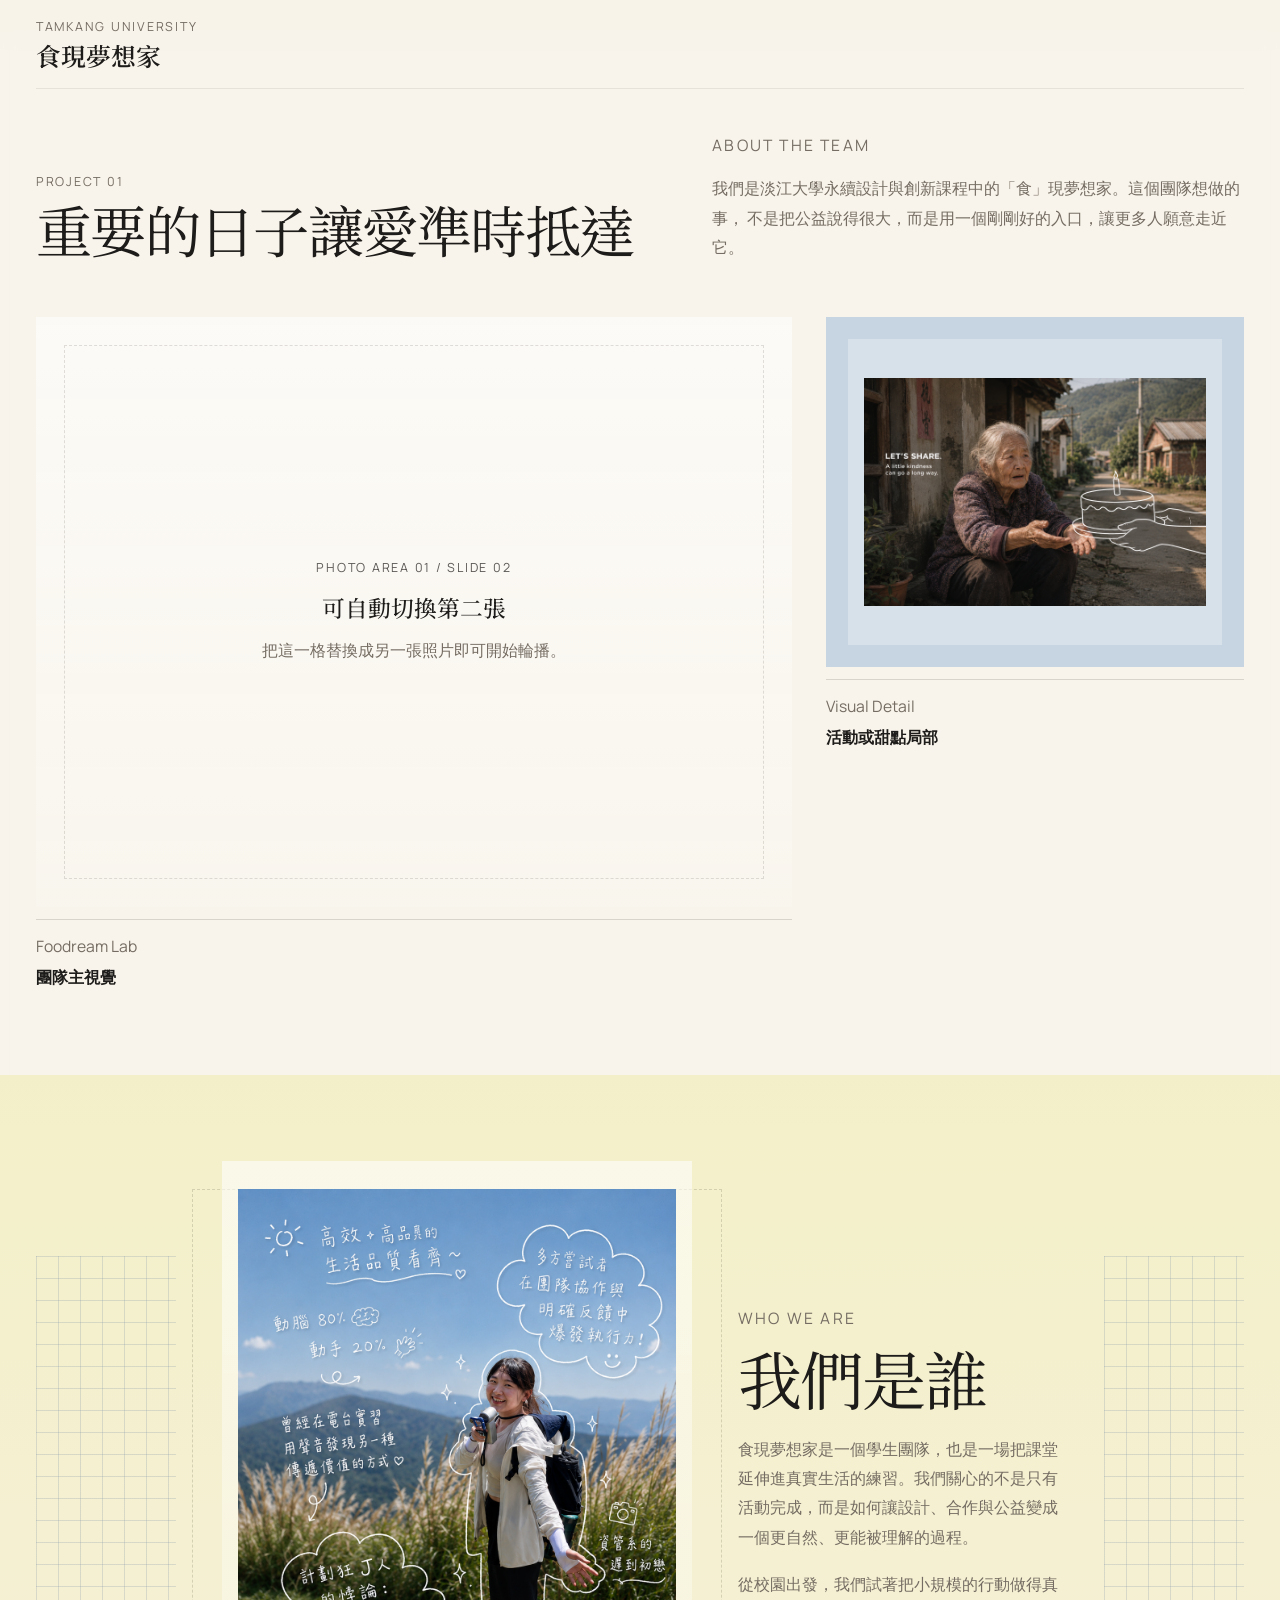
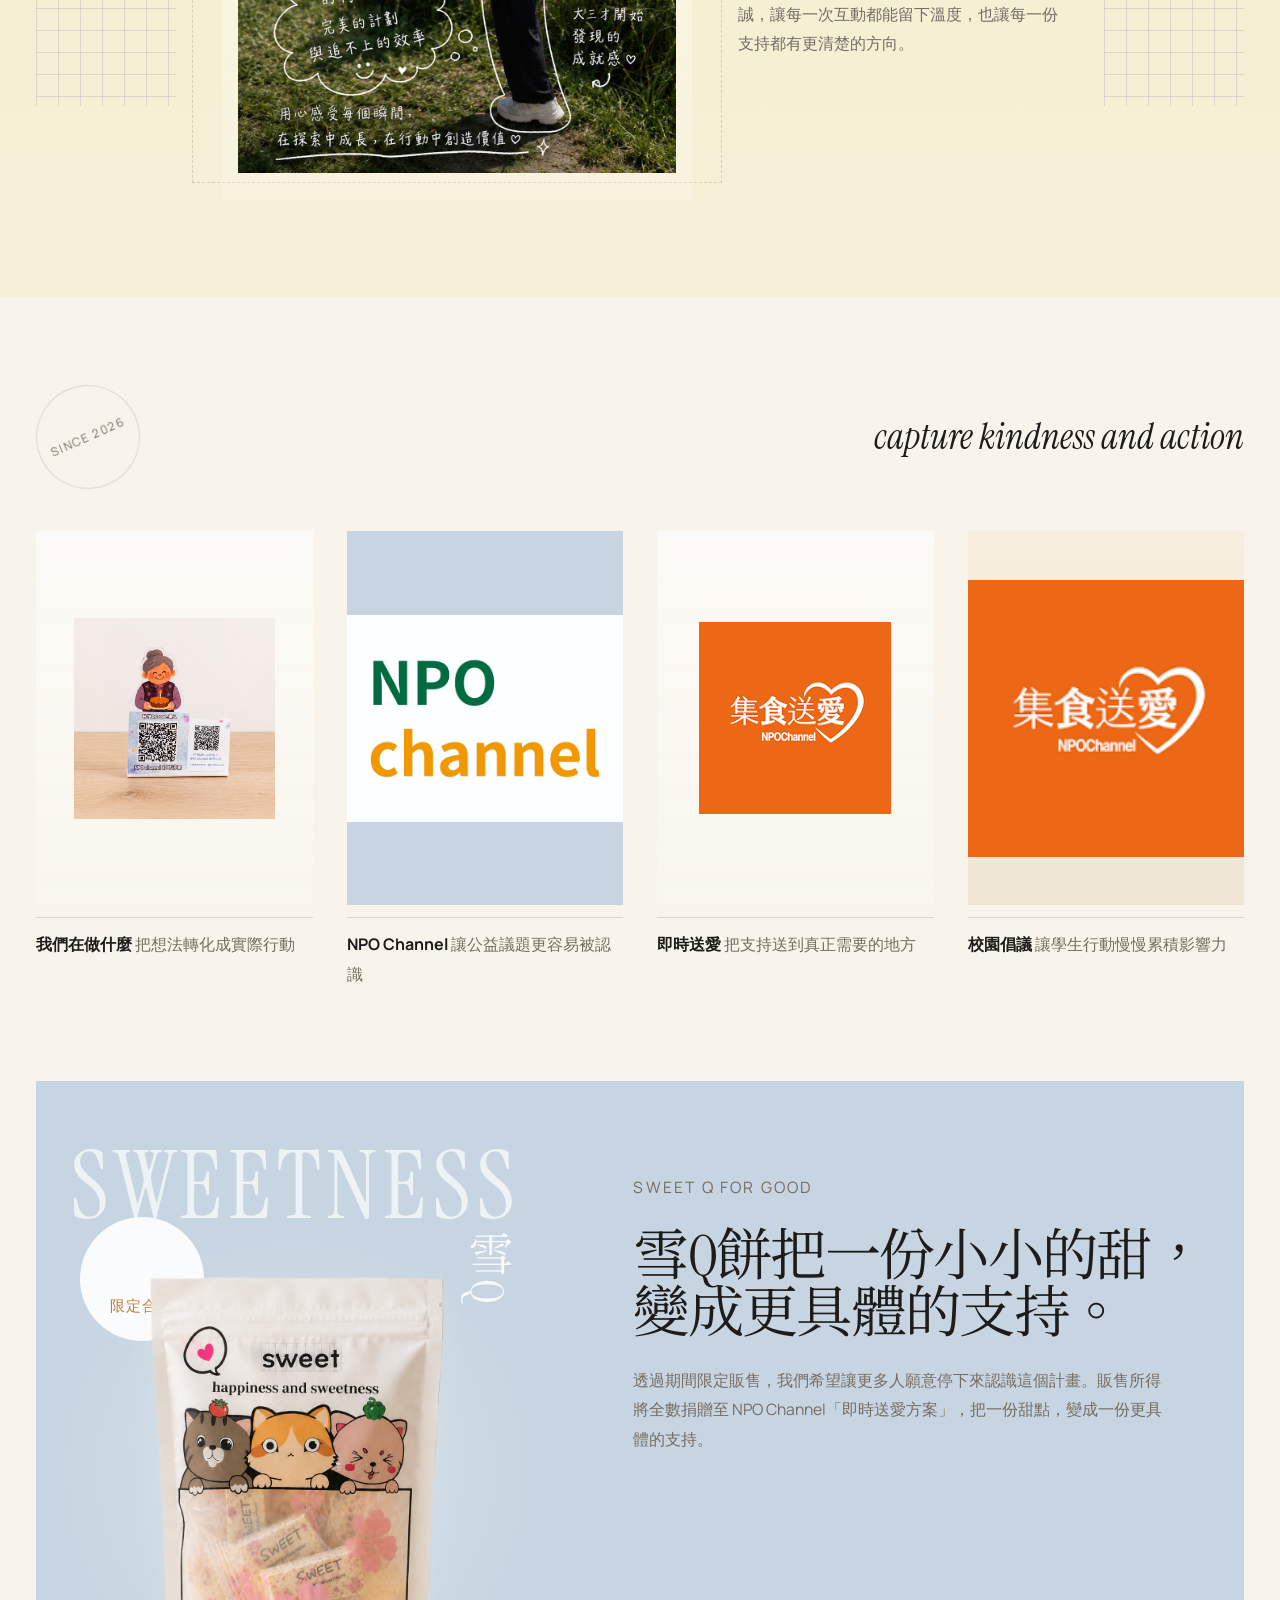
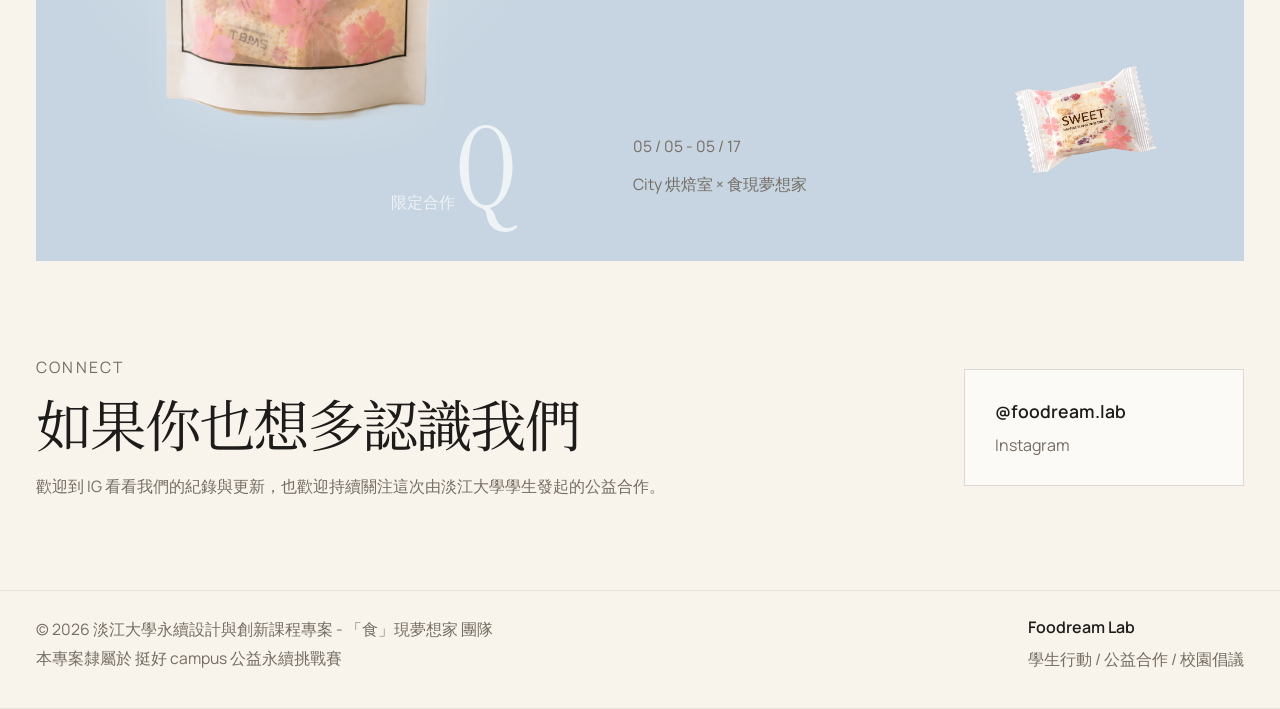
==== index.html @ d3260a69 "first commit" ====
<!DOCTYPE html>
<html lang="zh-Hant">
<head>
  <meta charset="UTF-8" />
  <meta name="viewport" content="width=device-width, initial-scale=1.0" />
  <title>食現夢想家 | 淡江大學</title>
  <meta
    name="description"
    content="淡江大學食現夢想家團隊介紹，一頁式展示團隊理念、公益行動與雪Q餅販售。"
  />
  <link rel="preconnect" href="https://fonts.googleapis.com" />
  <link rel="preconnect" href="https://fonts.gstatic.com" crossorigin />
  <link
    href="https://fonts.googleapis.com/css2?family=Instrument+Serif:ital@0;1&family=Manrope:wght@400;500;600;700&family=Noto+Serif+TC:wght@400;500;600;700&display=swap"
    rel="stylesheet"
  />
  <link
    href="https://cdn.jsdelivr.net/npm/bootstrap@5.3.7/dist/css/bootstrap.min.css"
    rel="stylesheet"
    integrity="sha384-LN+7fdVzj6u52u30Kp6M/trliBMCMKTyK833zpbD+pXdCLuTusPj697FH4R/5mcr"
    crossorigin="anonymous"
  />
  <link rel="stylesheet" href="./styles.css" />
</head>
<body>
  <header class="site-header">
    <div class="frame-shell topbar">
      <a class="brand-mark" href="./index.html">
        <span class="brand-caption">Tamkang University</span>
        <span class="brand-name">食現夢想家</span>
      </a>
      <button
        class="navbar-toggler border-0 shadow-none px-0"
        type="button"
        data-bs-toggle="collapse"
        data-bs-target="#mainNav"
        aria-controls="mainNav"
        aria-expanded="false"
        aria-label="切換導覽"
      >
        <span class="navbar-toggler-icon"></span>
      </button>
      <div class="collapse navbar-collapse justify-content-end" id="mainNav">
        <ul class="navbar-nav gap-lg-4 mt-3 mt-lg-0">
          <li class="nav-item"><a class="nav-link" href="#about">我們是誰</a></li>
          <li class="nav-item"><a class="nav-link" href="#project">行動介紹</a></li>
          <li class="nav-item"><a class="nav-link" href="#sale">雪Q餅公益</a></li>
          <li class="nav-item"><a class="nav-link" href="#contact">聯絡</a></li>
        </ul>
      </div>
    </div>
  </nav>

  <main class="editorial-page">
    <section class="frame-shell hero-board">
      <div class="hero-top">
        <div class="hero-statement">
          <p class="tiny-label">Project 01</p>
          <h2>重要的日子讓愛準時抵達</h2>
        </div>
        <div class="hero-intro">
          <p class="tiny-label">About The Team</p>
          <p>
            我們是淡江大學永續設計與創新課程中的「食」現夢想家。這個團隊想做的事，
            不是把公益說得很大，而是用一個剛剛好的入口，讓更多人願意走近它。
          </p>
        </div>
      </div>

      <div class="hero-media-grid">
        <article class="media-card large-card">
          <div id="heroPhotoCarousel" class="carousel slide image-slot large-slot photo-carousel" data-bs-ride="carousel" data-bs-interval="3200">
            <div class="carousel-inner">
              <div class="carousel-item active">
                <div class="image-placeholder">
                  <span>Photo Area 01 / Slide 01</span>
                  <strong>這裡可放主照片</strong>
                  <p>適合放團隊照、擺攤照或最能代表你們的主視覺照片。</p>
                </div>
              </div>
              <div class="carousel-item">
                <div class="image-placeholder">
                  <span>Photo Area 01 / Slide 02</span>
                  <strong>可自動切換第二張</strong>
                  <p>把這一格替換成另一張照片即可開始輪播。</p>
                </div>
              </div>
              <div class="carousel-item">
                <div class="image-placeholder">
                  <span>Photo Area 01 / Slide 03</span>
                  <strong>也能放第三張照片</strong>
                  <p>如果暫時只有一張，也可以先保留第一張。</p>
                </div>
              </div>
            </div>
          </div>
          <div class="card-meta">
            <span>Foodream Lab</span>
            <strong>團隊主視覺</strong>
          </div>
        </article>

        <article class="media-card small-card">
          <div class="image-slot small-slot blue-slot">
            <div class="image-placeholder compact contain-placeholder">
              <img src="阿嬤圖.png">
              
              
            </div>
          </div>
          <div class="card-meta">
            <span>Visual Detail</span>
            <strong>活動或甜點局部</strong>
          </div>
        </article>
      </div>
    </section>

    <section class="band-section pale-band" id="about">
      <div class="frame-shell spread-layout">
        <div class="grid-strip left-strip"></div>
        <div class="spread-photo">
          <div id="teamPhotoCarousel" class="carousel slide image-slot portrait-slot photo-carousel contain-carousel" data-bs-ride="carousel" data-bs-interval="3600">
            <div class="carousel-inner">
              <div class="carousel-item active">
                <div class="image-placeholder">
                  <img src="利.png">
                  <span>Team Photo / Slide 01</span>
                  <strong>可放團隊合照</strong>
                </div>
              </div>
              <div class="carousel-item">
                <div class="image-placeholder">
                  <img src="瑞.png">
                  <span>Team Photo / Slide 02</span>
                  <strong>可放組員照片</strong>
                </div>
              </div>
              <div class="carousel-item">
                <div class="image-placeholder">
                  <img src="雅.png">
                  <span>Team Photo / Slide 03</span>
                  <strong>可放活動照片</strong>
                </div>
              </div>
            </div>
          </div>
        </div>
        <div class="spread-copy">
          <p class="tiny-label">Who We Are</p>
          <h2>我們是誰</h2>
          <p>
            食現夢想家是一個學生團隊，也是一場把課堂延伸進真實生活的練習。我們關心的不是只有活動完成，而是如何讓設計、合作與公益變成一個更自然、更能被理解的過程。
          </p>
          <p>
            從校園出發，我們試著把小規模的行動做得真誠，讓每一次互動都能留下溫度，也讓每一份支持都有更清楚的方向。
          </p>
        </div>
        <div class="grid-strip right-strip"></div>
      </div>
    </section>

    <section class="frame-shell editorial-grid" id="project">
      <div class="section-heading-block">
        <span class="round-stamp">since 2026</span>
        <h3><em>capture kindness and action</em></h3>
      </div>

      <div class="card-row four-up">
        <article class="mini-editor-card">
          <div class="image-slot card-slot">
            <div class="image-placeholder compact">
              <img src="阿嬤.jpg" >
              <span>Photo Area 04</span>
            </div>
          </div>
          <div class="mini-meta">
            <strong>我們在做什麼</strong>
            <span>把想法轉化成實際行動</span>
          </div>
        </article>

        <article class="mini-editor-card">
          <div class="image-slot card-slot soft-blue"><img src="NPOChannel.jpg" alt="NPO Channel"></div>
          <div class="mini-meta">
            
            <strong>NPO Channel</strong>
            <span>讓公益議題更容易被認識</span>
          </div>
        </article>

        <article class="mini-editor-card">
          <div class="image-slot card-slot">
            <div class="image-placeholder compact">
              <img src="集食送愛.png" alt="集食送愛">
              <span>Photo Area 05</span>
            </div>
          </div>
          <div class="mini-meta">
            <strong>即時送愛</strong>
            <span>把支持送到真正需要的地方</span>
          </div>
        </article>

        <article class="mini-editor-card">
          <div class="image-slot card-slot cream-slot"><img src="集食送愛.png" alt="集食送愛"></div>
          <div class="mini-meta">
            <strong>校園倡議</strong>
            <span>讓學生行動慢慢累積影響力</span>
          </div>
        </article>
      </div>
    </section>

    <section class="quote-band" id="sale">
      <div class="frame-shell quote-grid">
        <div class="quote-visual blue-panel">
          <span class="sweetq-word sweetq-word-top">SWEETNESS</span>
          <span class="sweetq-word sweetq-word-bottom">雪Q</span>
          <span class="sweetq-side-note">暖暖甜意</span>
          <div class="sweetq-bubble">限定合作</div>
          <div class="sweetq-glow"></div>
          <div class="sweetq-card sweetq-cutout">
            <img src="雪Q1.png" alt="雪Q餅照片">
          </div>
        </div>
        <div class="quote-copy">
          <p class="tiny-label">Sweet Q For Good</p>
          <h2>雪Q餅把一份小小的甜，<br />變成更具體的支持。</h2>
          <p>
            透過期間限定販售，我們希望讓更多人願意停下來認識這個計畫。販售所得將全數捐贈至 NPO Channel「即時送愛方案」，把一份甜點，變成一份更具體的支持。
          </p>
          <div class="sale-note-wrap">
            <div class="sale-note">
              <span>05 / 05 - 05 / 17</span>
              <span>City 烘焙室 × 食現夢想家</span>
            </div>
            <div class="sale-detail-photo">
              <img src="小雪q.png" alt="雪Q餅細節照片">
            </div>
          </div>
        </div>
      </div>
    </section>

    <section class="frame-shell contact-section" id="contact">
      <div class="contact-copy">
        <p class="tiny-label">Connect</p>
        <h2>如果你也想多認識我們</h2>
        <p>
          歡迎到 IG 看看我們的紀錄與更新，也歡迎持續關注這次由淡江大學學生發起的公益合作。
        </p>
      </div>
      <div class="contact-action">
        <a href="https://www.instagram.com/foodream.lab/" target="_blank" rel="noreferrer">@foodream.lab</a>
        <span>Instagram</span>
      </div>
    </section>
  </main>

  <footer class="site-footer">
    <div class="frame-shell footer-shell">
      <div>
        <p>© 2026 淡江大學永續設計與創新課程專案 - 「食」現夢想家 團隊</p>
        <p>本專案隸屬於 挺好 campus 公益永續挑戰賽</p>
      </div>
      <div class="footer-tag">
        <span>Foodream Lab</span>
        <p>學生行動 / 公益合作 / 校園倡議</p>
      </div>
    </div>
  </footer>

  <script
    src="https://cdn.jsdelivr.net/npm/bootstrap@5.3.7/dist/js/bootstrap.bundle.min.js"
    integrity="sha384-ndDqU0Gzau9qJ1lfW4pNLlhNTkCfHzAVBReH9diLvGRem5+R9g2FzA8ZGN954O5Q"
    crossorigin="anonymous"
  ></script>
</body>
</html>
---- styles.css ----
:root {
  --bg: #f7f1e8;
  --paper: #fbf7f0;
  --paper-soft: #f6f0e1;
  --ink: #1e1c1a;
  --muted: #756d63;
  --line: rgba(72, 67, 60, 0.18);
  --line-soft: rgba(72, 67, 60, 0.1);
  --blue: #c6d5e1;
  --blue-deep: #b5c7d6;
  --cream: #f3ecd9;
}

* {
  box-sizing: border-box;
}

html {
  scroll-behavior: smooth;
}

body {
  margin: 0;
  color: var(--ink);
  background:
    linear-gradient(180deg, rgba(244, 239, 200, 0.7) 0, rgba(244, 239, 200, 0.7) 32px, transparent 32px),
    var(--bg);
  font-family: "Manrope", "Noto Sans TC", sans-serif;
}

img {
  display: block;
  max-width: 100%;
}

a {
  color: inherit;
}

.frame-shell {
  width: min(1460px, calc(100% - 72px));
  margin: 0 auto;
}

.site-header {
  position: sticky;
  top: 0;
  z-index: 20;
  background: rgba(248, 243, 235, 0.92);
  backdrop-filter: blur(10px);
  border-bottom: 1px solid var(--line-soft);
}

.topbar {
  display: flex;
  align-items: center;
  justify-content: space-between;
  gap: 24px;
  padding: 18px 0 14px;
}

.brand-mark {
  display: inline-flex;
  flex-direction: column;
  text-decoration: none;
}

.brand-caption,
.tiny-label {
  color: var(--muted);
  font-size: 0.78rem;
  letter-spacing: 0.14em;
  text-transform: uppercase;
}

.brand-name {
  font-family: "Noto Serif TC", serif;
  font-size: 1.55rem;
  font-weight: 600;
  color: var(--ink);
}

.navbar-collapse {
  flex-grow: 0;
}

.navbar-nav .nav-link {
  color: var(--ink);
  font-size: 0.92rem;
  letter-spacing: 0.04em;
  padding-left: 0;
  padding-right: 0;
}

.navbar-nav .nav-link:hover,
.navbar-nav .nav-link:focus {
  color: #8a6544;
}

.editorial-page {
  padding-bottom: 48px;
}

h1,
h2,
h3,
p {
  margin: 0;
}

h2,
h3 {
  font-family: "Instrument Serif", "Noto Serif TC", serif;
  font-weight: 400;
  color: var(--ink);
}

h2 {
  font-size: clamp(2.6rem, 4.4vw, 4.4rem);
  line-height: 1.02;
  letter-spacing: -0.03em;
}

h3 {
  font-size: clamp(2rem, 2.8vw, 3rem);
  line-height: 1.06;
}

.hero-intro p,
.spread-copy p,
.mini-meta span,
.quote-copy p,
.contact-copy p,
.footer-shell p,
.card-meta span,
.sale-note span {
  color: var(--muted);
  line-height: 1.88;
  font-size: 0.98rem;
}

.hero-board {
  padding-top: 42px;
  border-top: 1px solid var(--line-soft);
}

.hero-top {
  display: grid;
  grid-template-columns: 1.08fr 0.92fr;
  gap: 52px;
  align-items: end;
}

.hero-statement,
.hero-intro {
  display: grid;
  gap: 14px;
}

.hero-media-grid {
  display: grid;
  grid-template-columns: minmax(0, 1.12fr) minmax(280px, 0.62fr);
  gap: 34px;
  margin-top: 54px;
}

.media-card,
.mini-editor-card {
  min-width: 0;
}

.image-slot {
  position: relative;
  overflow: hidden;
  background: linear-gradient(180deg, rgba(255, 255, 255, 0.58), rgba(255, 255, 255, 0.18));
}

.image-slot img,
.carousel-item img {
  width: 100%;
  height: 100%;
  display: block;
  object-fit: contain;
}

.large-slot {
  height: 590px;
}

.small-slot {
  height: 350px;
}

.portrait-slot {
  height: 640px;
}

.card-slot {
  height: 374px;
}

.blue-slot,
.soft-blue,
.blue-panel {
  background: var(--blue);
}

.cream-slot {
  background: linear-gradient(180deg, #f6eedf 0%, #eee5d2 100%);
}

.image-placeholder {
  position: absolute;
  inset: 0;
  display: grid;
  place-content: center;
  gap: 12px;
  margin: 28px;
  padding: 22px;
  text-align: center;
  border: 1px dashed rgba(72, 67, 60, 0.16);
  color: rgba(30, 28, 26, 0.72);
}

.image-placeholder span {
  font-size: 0.78rem;
  letter-spacing: 0.14em;
  text-transform: uppercase;
}

.image-placeholder strong {
  font-family: "Noto Serif TC", serif;
  font-size: 1.42rem;
  font-weight: 500;
  color: var(--ink);
}

.image-placeholder p {
  color: var(--muted);
  line-height: 1.8;
}

.image-placeholder.compact {
  margin: 22px;
}

.image-placeholder:has(img) {
  margin: 0;
  padding: 16px;
  border: 0;
}

.image-placeholder:has(img) span,
.image-placeholder:has(img) strong,
.image-placeholder:has(img) p {
  display: none;
}

.image-placeholder:has(img) img {
  width: 100%;
  height: 100%;
  object-fit: contain;
}

.contain-placeholder,
.contain-carousel img {
  background: rgba(255, 255, 255, 0.28);
}

.photo-carousel .carousel-inner,
.photo-carousel .carousel-item {
  height: 100%;
}

.card-meta,
.mini-meta {
  padding-top: 12px;
  border-top: 1px solid var(--line);
}

.card-meta {
  display: grid;
  gap: 4px;
  margin-top: 12px;
}

.card-meta strong,
.mini-meta strong {
  font-size: 1rem;
  color: var(--ink);
}

.band-section {
  margin-top: 86px;
}

.pale-band {
  background: linear-gradient(180deg, #f3f0c9 0%, #f6f0d8 100%);
}

.spread-layout {
  position: relative;
  display: grid;
  grid-template-columns: 140px minmax(320px, 470px) minmax(0, 1fr) 140px;
  gap: 46px;
  align-items: center;
  padding: 86px 0 96px;
}

.grid-strip {
  width: 100%;
  height: 450px;
  align-self: center;
  background-image:
    linear-gradient(rgba(132, 149, 170, 0.28) 1px, transparent 1px),
    linear-gradient(90deg, rgba(132, 149, 170, 0.28) 1px, transparent 1px);
  background-size: 22px 22px;
  opacity: 0.95;
}

.spread-photo {
  position: relative;
}

.spread-photo::before {
  content: "";
  position: absolute;
  inset: 28px -30px 18px -30px;
  border: 1px dashed rgba(119, 118, 93, 0.26);
  pointer-events: none;
}

.spread-copy {
  display: grid;
  gap: 18px;
  max-width: 680px;
}

.spread-copy h2 {
  font-size: clamp(3.2rem, 5vw, 4.8rem);
}

.editorial-grid {
  padding: 88px 0 0;
}

.section-heading-block {
  display: flex;
  align-items: center;
  justify-content: space-between;
  gap: 22px;
  margin-bottom: 42px;
}

.section-heading-block h3 em {
  font-style: italic;
  font-weight: 400;
}

.round-stamp {
  width: 104px;
  height: 104px;
  border: 1px solid var(--line);
  border-radius: 50%;
  display: grid;
  place-items: center;
  color: var(--muted);
  font-size: 0.74rem;
  letter-spacing: 0.14em;
  text-transform: uppercase;
  transform: rotate(-24deg);
}

.card-row.four-up {
  display: grid;
  grid-template-columns: repeat(4, minmax(0, 1fr));
  gap: 34px;
}

.mini-meta {
  margin-top: 12px;
}

.quote-band {
  margin-top: 92px;
}

.quote-grid {
  display: grid;
  grid-template-columns: minmax(380px, 0.86fr) minmax(0, 1.14fr);
  align-items: stretch;
}

.quote-visual {
  position: relative;
  min-height: 780px;
  padding: 28px 30px;
  overflow: hidden;
  background: var(--blue);
}

.quote-copy {
  position: relative;
  min-height: 780px;
  padding: 92px 78px 62px;
  background: var(--blue);
  display: flex;
  flex-direction: column;
  justify-content: flex-start;
  gap: 24px;
}

.quote-copy h2 {
  max-width: 900px;
  font-size: clamp(3rem, 4.4vw, 5rem);
  line-height: 1.02;
  word-break: keep-all;
}

.sweetq-word {
  position: absolute;
  font-family: "Instrument Serif", "Noto Serif TC", serif;
  color: rgba(255, 255, 255, 0.68);
  pointer-events: none;
}

.sweetq-word-top {
  top: 34px;
  left: 34px;
  right: auto;
  text-align: left;
  font-size: clamp(4.2rem, 7.4vw, 6.6rem);
  letter-spacing: 0.06em;
}

.sweetq-word-bottom {
  right: 34px;
  left: auto;
  top: 148px;
  bottom: auto;
  transform: none;
  writing-mode: vertical-rl;
  text-align: center;
  width: auto;
  font-size: clamp(2.2rem, 3.6vw, 3.3rem);
  letter-spacing: 0.08em;
  color: rgba(255, 255, 255, 0.86);
}

.sweetq-side-note {
  position: absolute;
  top: 136px;
  left: 44px;
  width: 124px;
  height: 124px;
  border-radius: 50%;
  background: rgba(255, 255, 255, 0.9);
  display: grid;
  place-items: center;
  color: transparent;
  font-size: 0;
  letter-spacing: 0;
}

.sweetq-side-note::after {
  content: "限定合作";
  color: #bb7a33;
  font-size: 0.92rem;
  letter-spacing: 0.08em;
}

.sweetq-bubble {
  position: absolute;
  right: 38px;
  bottom: 34px;
  color: rgba(255, 255, 255, 0.7);
}

.sweetq-bubble::after {
  content: "Q";
  font-family: "Instrument Serif", "Noto Serif TC", serif;
  font-size: clamp(6rem, 9vw, 7.8rem);
  line-height: 1;
}

.sweetq-glow {
  position: absolute;
  inset: 0;
  background: radial-gradient(circle at center, rgba(255, 255, 255, 0.28), transparent 56%);
  pointer-events: none;
}

.sweetq-card {
  position: absolute;
  left: 50%;
  top: 52%;
  width: min(100%, 430px);
  aspect-ratio: 0.78 / 1.12;
  transform: translate(-50%, -50%);
  display: grid;
  place-items: center;
  padding: 0;
}

.sweetq-cutout img {
  width: 100%;
  height: 100%;
  object-fit: contain;
  filter: drop-shadow(0 18px 22px rgba(255, 255, 255, 0.14));
}

.sale-note-wrap {
  margin-top: auto;
  display: flex;
  align-items: flex-end;
  justify-content: space-between;
  gap: 32px;
}

.sale-note {
  display: grid;
  gap: 8px;
}

.sale-note span {
  font-size: 0.98rem;
}

.sale-detail-photo {
  width: 160px;
  height: 160px;
  padding: 0;
  background: transparent;
  border: 0;
  transform: rotate(-4deg);
}

.sale-detail-photo img {
  width: 100%;
  height: 100%;
  object-fit: contain;
  mix-blend-mode: multiply;
}

.contact-section {
  display: grid;
  grid-template-columns: minmax(0, 1fr) 280px;
  gap: 28px;
  align-items: center;
  padding: 92px 0 40px;
}

.contact-copy {
  display: grid;
  gap: 16px;
}

.contact-action {
  display: grid;
  gap: 8px;
  padding: 28px 30px;
  border: 1px solid var(--line);
  background: rgba(255, 255, 255, 0.54);
}

.contact-action a {
  text-decoration: none;
  font-size: 1.1rem;
  font-weight: 600;
}

.contact-action span {
  color: var(--muted);
}

.site-footer {
  border-top: 1px solid var(--line-soft);
  padding: 24px 0 34px;
}

.footer-shell {
  display: flex;
  justify-content: space-between;
  gap: 24px;
  flex-wrap: wrap;
}

.footer-tag span {
  display: block;
  margin-bottom: 6px;
  font-weight: 600;
}

@media (max-width: 1200px) {
  .hero-top,
  .hero-media-grid,
  .quote-grid,
  .contact-section {
    grid-template-columns: 1fr;
  }

  .spread-layout {
    grid-template-columns: 80px minmax(280px, 420px) minmax(0, 1fr) 80px;
    gap: 28px;
  }

  .quote-copy,
  .quote-visual {
    min-height: auto;
  }

  .quote-copy {
    padding-top: 70px;
  }

  .card-row.four-up {
    grid-template-columns: repeat(2, minmax(0, 1fr));
  }
}

@media (max-width: 860px) {
  .frame-shell {
    width: calc(100% - 32px);
  }

  .topbar,
  .footer-shell,
  .section-heading-block {
    flex-direction: column;
    align-items: flex-start;
  }

  .spread-layout {
    grid-template-columns: 1fr;
    gap: 22px;
    padding: 62px 0 72px;
  }

  .grid-strip {
    display: none;
  }

  .spread-photo::before {
    inset: 14px;
  }

  .large-slot {
    height: 420px;
  }

  .small-slot,
  .card-slot {
    height: 300px;
  }

  .portrait-slot {
    height: 500px;
  }

  .quote-copy {
    padding: 46px 28px;
    background: var(--blue);
  }

  .sweetq-word-top {
    font-size: 3.8rem;
  }

  .sweetq-word-bottom {
    top: 124px;
    right: 20px;
    font-size: 2rem;
  }

  .sweetq-side-note {
    top: 112px;
    left: 20px;
    width: 100px;
    height: 100px;
  }

  .sweetq-card {
    width: min(100%, 320px);
  }

  .sale-note-wrap {
    flex-direction: column;
    align-items: flex-start;
  }
}

@media (max-width: 600px) {
  .card-row.four-up {
    grid-template-columns: 1fr;
  }

  .large-slot {
    height: 320px;
  }

  .small-slot,
  .card-slot,
  .portrait-slot {
    height: 260px;
  }

  .quote-copy h2,
  .spread-copy h2 {
    font-size: 2.5rem;
  }

  .sweetq-word-top {
    top: 24px;
    left: 18px;
    font-size: 3rem;
  }

  .sweetq-word-bottom {
    top: 104px;
    right: 14px;
    font-size: 1.6rem;
  }

  .sweetq-side-note {
    top: 98px;
    left: 16px;
    width: 88px;
    height: 88px;
  }

  .sweetq-side-note::after {
    font-size: 0.76rem;
  }

  .sweetq-bubble {
    right: 14px;
    bottom: 18px;
  }

  .sweetq-card {
    width: min(100%, 250px);
  }
}
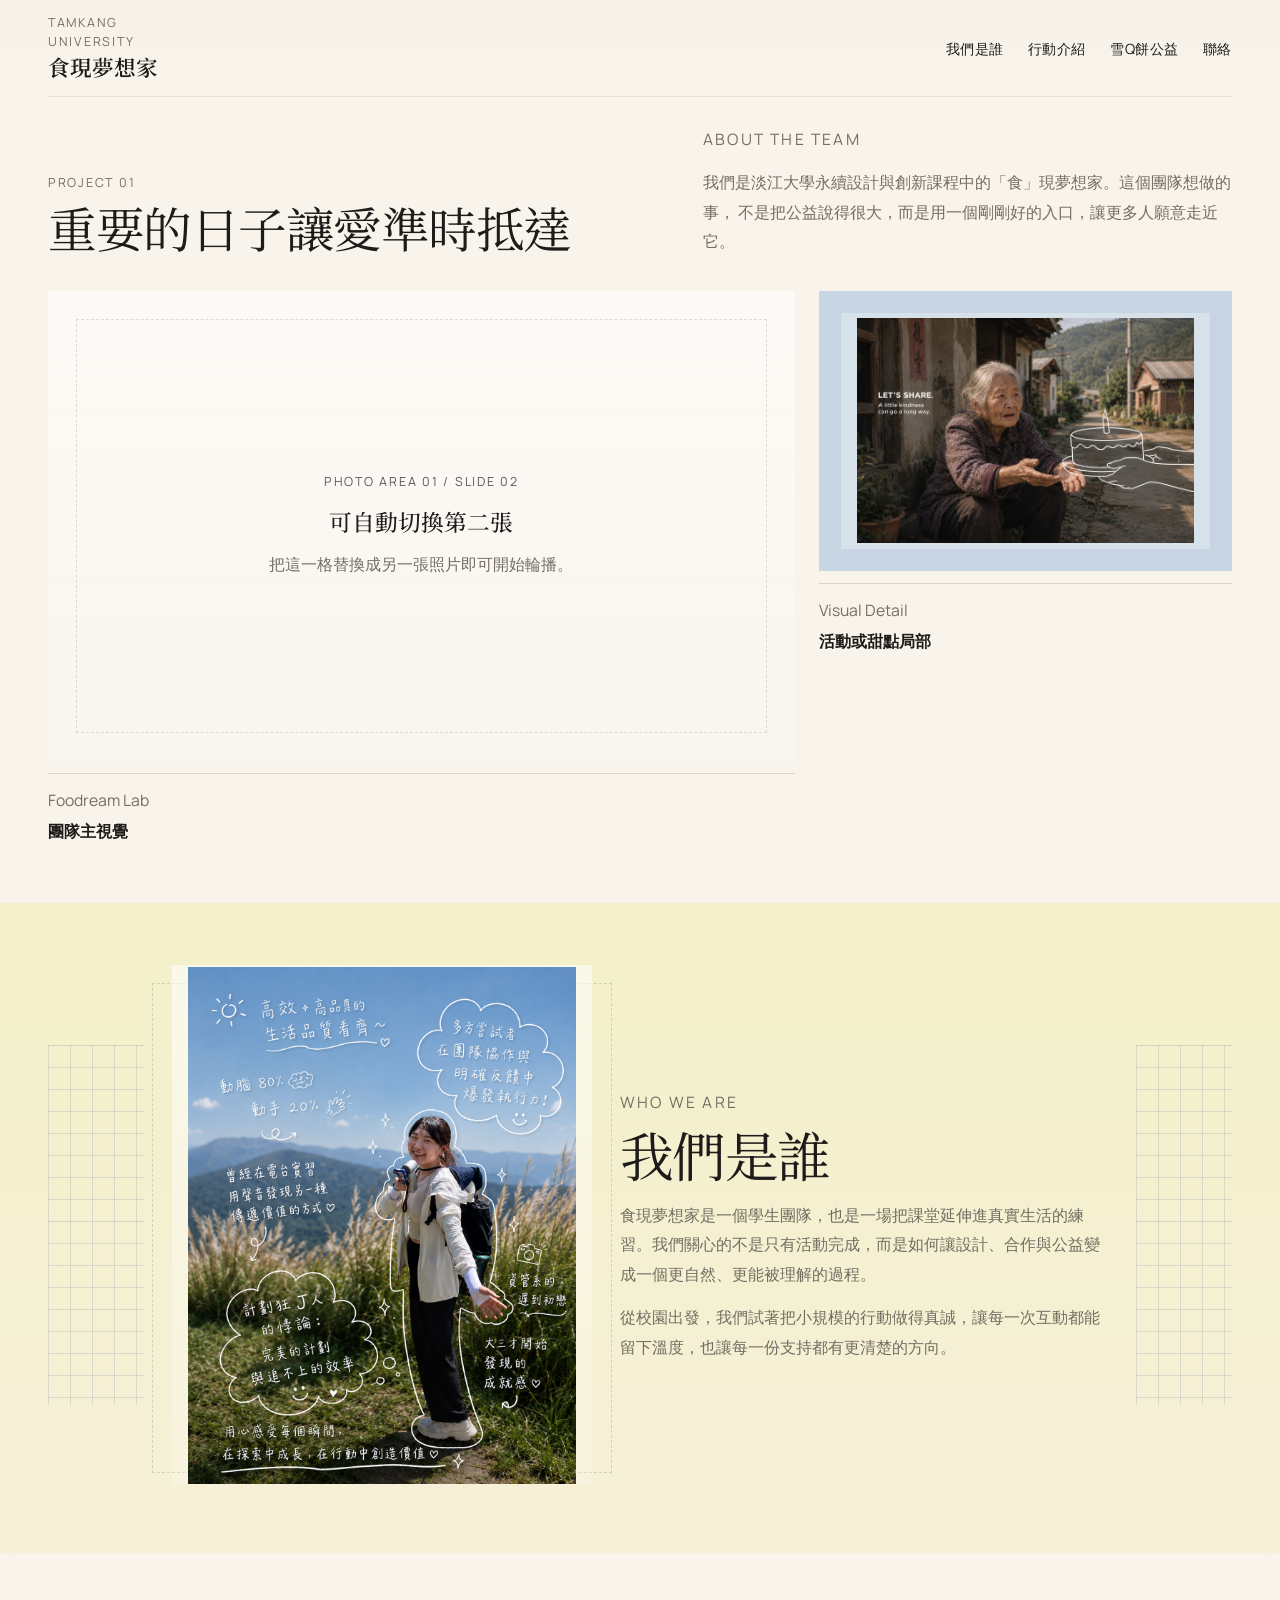
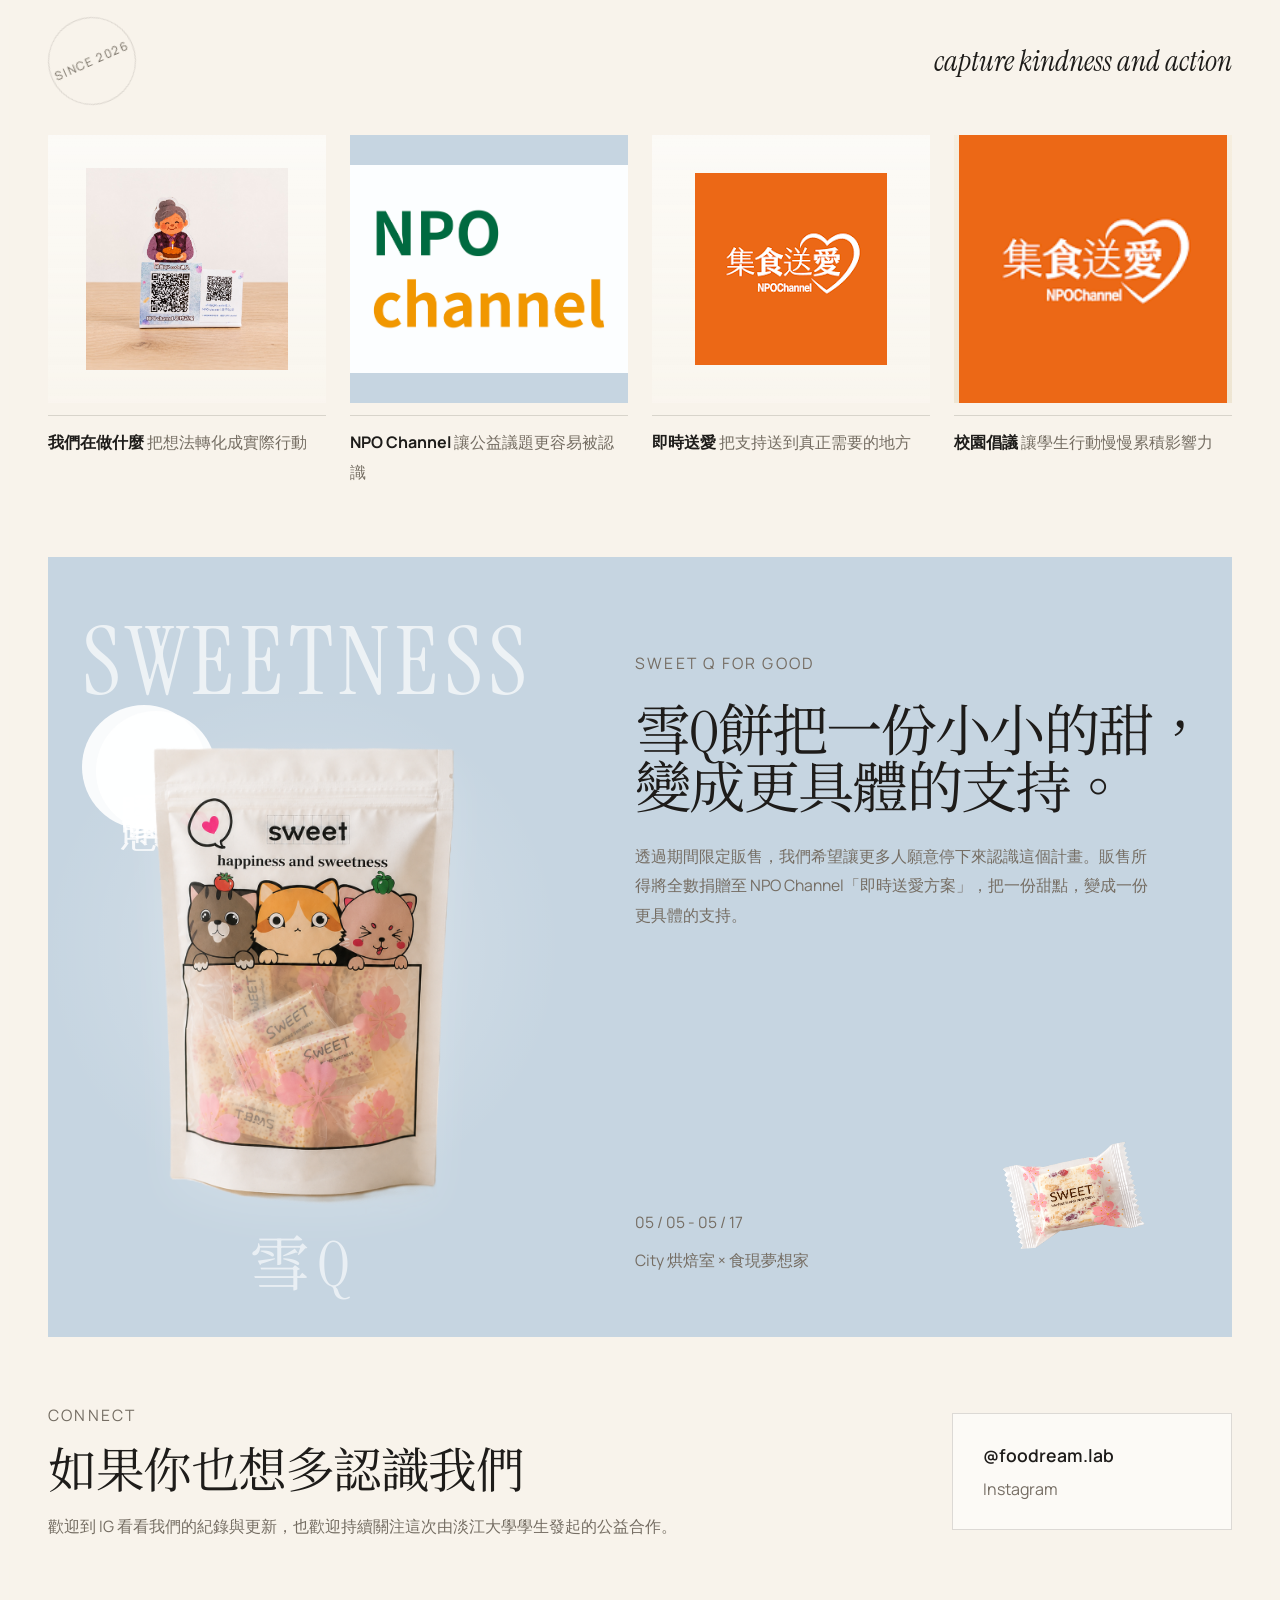
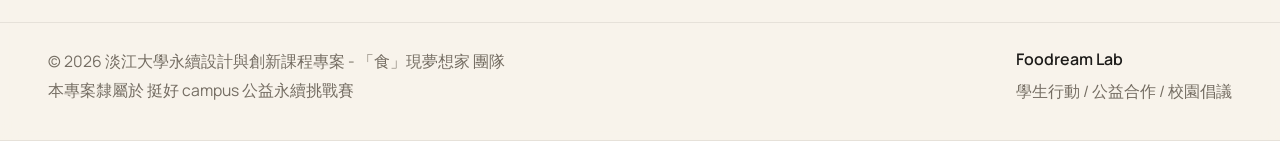
==== commit 601205ea: "更新" ====
--- a/index.html
+++ b/index.html
@@ -1,4 +1,4 @@
-<!DOCTYPE html>
+﻿<!DOCTYPE html>
 <html lang="zh-Hant">
 <head>
   <meta charset="UTF-8" />
@@ -218,7 +218,7 @@
           <span class="sweetq-word sweetq-word-top">SWEETNESS</span>
           <span class="sweetq-word sweetq-word-bottom">雪Q</span>
           <span class="sweetq-side-note">暖暖甜意</span>
-          <div class="sweetq-bubble">限定合作</div>
+          <div class="sweetq-bubble"></div>
           <div class="sweetq-glow"></div>
           <div class="sweetq-card sweetq-cutout">
             <img src="雪Q1.png" alt="雪Q餅照片">
--- a/styles.css
+++ b/styles.css
@@ -38,7 +38,7 @@
 }
 
 .frame-shell {
-  width: min(1460px, calc(100% - 72px));
+  width: min(1320px, calc(100% - 96px));
   margin: 0 auto;
 }
 
@@ -55,8 +55,8 @@
   display: flex;
   align-items: center;
   justify-content: space-between;
-  gap: 24px;
-  padding: 18px 0 14px;
+  gap: 20px;
+  padding: 14px 0 12px;
 }
 
 .brand-mark {
@@ -75,21 +75,36 @@
 
 .brand-name {
   font-family: "Noto Serif TC", serif;
-  font-size: 1.55rem;
+  font-size: 1.35rem;
   font-weight: 600;
   color: var(--ink);
 }
 
 .navbar-collapse {
   flex-grow: 0;
+  display: flex !important;
+  align-items: center;
+  justify-content: flex-end;
+}
+
+.navbar-nav {
+  display: flex;
+  flex-direction: row;
+  align-items: center;
+  gap: 26px;
 }
 
 .navbar-nav .nav-link {
   color: var(--ink);
-  font-size: 0.92rem;
+  font-size: 0.88rem;
   letter-spacing: 0.04em;
+  white-space: nowrap;
   padding-left: 0;
   padding-right: 0;
+}
+
+.navbar-toggler {
+  display: none;
 }
 
 .navbar-nav .nav-link:hover,
@@ -116,13 +131,13 @@
 }
 
 h2 {
-  font-size: clamp(2.6rem, 4.4vw, 4.4rem);
+  font-size: clamp(2.2rem, 3.8vw, 3.7rem);
   line-height: 1.02;
   letter-spacing: -0.03em;
 }
 
 h3 {
-  font-size: clamp(2rem, 2.8vw, 3rem);
+  font-size: clamp(1.8rem, 2.3vw, 2.5rem);
   line-height: 1.06;
 }
 
@@ -140,14 +155,14 @@
 }
 
 .hero-board {
-  padding-top: 42px;
+  padding-top: 28px;
   border-top: 1px solid var(--line-soft);
 }
 
 .hero-top {
   display: grid;
   grid-template-columns: 1.08fr 0.92fr;
-  gap: 52px;
+  gap: 34px;
   align-items: end;
 }
 
@@ -160,8 +175,8 @@
 .hero-media-grid {
   display: grid;
   grid-template-columns: minmax(0, 1.12fr) minmax(280px, 0.62fr);
-  gap: 34px;
-  margin-top: 54px;
+  gap: 24px;
+  margin-top: 34px;
 }
 
 .media-card,
@@ -184,19 +199,19 @@
 }
 
 .large-slot {
-  height: 590px;
+  height: 470px;
 }
 
 .small-slot {
-  height: 350px;
+  height: 280px;
 }
 
 .portrait-slot {
-  height: 640px;
+  height: 520px;
 }
 
 .card-slot {
-  height: 374px;
+  height: 268px;
 }
 
 .blue-slot,
@@ -291,7 +306,7 @@
 }
 
 .band-section {
-  margin-top: 86px;
+  margin-top: 60px;
 }
 
 .pale-band {
@@ -301,15 +316,15 @@
 .spread-layout {
   position: relative;
   display: grid;
-  grid-template-columns: 140px minmax(320px, 470px) minmax(0, 1fr) 140px;
-  gap: 46px;
+  grid-template-columns: 96px minmax(280px, 420px) minmax(0, 1fr) 96px;
+  gap: 28px;
   align-items: center;
-  padding: 86px 0 96px;
+  padding: 62px 0 68px;
 }
 
 .grid-strip {
   width: 100%;
-  height: 450px;
+  height: 360px;
   align-self: center;
   background-image:
     linear-gradient(rgba(132, 149, 170, 0.28) 1px, transparent 1px),
@@ -325,23 +340,23 @@
 .spread-photo::before {
   content: "";
   position: absolute;
-  inset: 28px -30px 18px -30px;
+  inset: 18px -20px 12px -20px;
   border: 1px dashed rgba(119, 118, 93, 0.26);
   pointer-events: none;
 }
 
 .spread-copy {
   display: grid;
-  gap: 18px;
-  max-width: 680px;
+  gap: 14px;
+  max-width: 560px;
 }
 
 .spread-copy h2 {
-  font-size: clamp(3.2rem, 5vw, 4.8rem);
+  font-size: clamp(2.8rem, 4.2vw, 4rem);
 }
 
 .editorial-grid {
-  padding: 88px 0 0;
+  padding: 64px 0 0;
 }
 
 .section-heading-block {
@@ -349,7 +364,7 @@
   align-items: center;
   justify-content: space-between;
   gap: 22px;
-  margin-bottom: 42px;
+  margin-bottom: 30px;
 }
 
 .section-heading-block h3 em {
@@ -358,8 +373,8 @@
 }
 
 .round-stamp {
-  width: 104px;
-  height: 104px;
+  width: 88px;
+  height: 88px;
   border: 1px solid var(--line);
   border-radius: 50%;
   display: grid;
@@ -374,7 +389,11 @@
 .card-row.four-up {
   display: grid;
   grid-template-columns: repeat(4, minmax(0, 1fr));
-  gap: 34px;
+  gap: 24px;
+}
+
+.mini-editor-card {
+  max-width: 285px;
 }
 
 .mini-meta {
@@ -382,7 +401,7 @@
 }
 
 .quote-band {
-  margin-top: 92px;
+  margin-top: 70px;
 }
 
 .quote-grid {
@@ -434,53 +453,56 @@
 }
 
 .sweetq-word-bottom {
-  right: 34px;
-  left: auto;
-  top: 148px;
-  bottom: auto;
-  transform: none;
-  writing-mode: vertical-rl;
+  left: 50%;
+  right: auto;
+  top: auto;
+  bottom: 26px;
+  transform: translateX(-50%);
+  writing-mode: horizontal-tb;
   text-align: center;
   width: auto;
-  font-size: clamp(2.2rem, 3.6vw, 3.3rem);
-  letter-spacing: 0.08em;
-  color: rgba(255, 255, 255, 0.86);
+  font-size: clamp(3rem, 4.8vw, 4.8rem);
+  letter-spacing: 0.1em;
+  color: rgba(255, 255, 255, 0.62);
 }
 
 .sweetq-side-note {
   position: absolute;
-  top: 136px;
-  left: 44px;
+  top: 148px;
+  left: 34px;
   width: 124px;
   height: 124px;
   border-radius: 50%;
   background: rgba(255, 255, 255, 0.9);
   display: grid;
   place-items: center;
-  color: transparent;
-  font-size: 0;
-  letter-spacing: 0;
+  color: rgba(255, 255, 255, 0.84);
+  font-size: clamp(1.9rem, 3.4vw, 2.7rem);
+  letter-spacing: 0.12em;
+  writing-mode: vertical-rl;
 }
 
 .sweetq-side-note::after {
-  content: "限定合作";
+  display: none;
+}
+
+.sweetq-bubble {
+  position: absolute;
+  top: 154px;
+  left: 48px;
+  width: 120px;
+  height: 120px;
+  border-radius: 50%;
+  background: rgba(255, 255, 255, 0.92);
   color: #bb7a33;
+  display: grid;
+  place-items: center;
   font-size: 0.92rem;
   letter-spacing: 0.08em;
 }
 
-.sweetq-bubble {
-  position: absolute;
-  right: 38px;
-  bottom: 34px;
-  color: rgba(255, 255, 255, 0.7);
-}
-
 .sweetq-bubble::after {
-  content: "Q";
-  font-family: "Instrument Serif", "Noto Serif TC", serif;
-  font-size: clamp(6rem, 9vw, 7.8rem);
-  line-height: 1;
+  display: none;
 }
 
 .sweetq-glow {
@@ -494,7 +516,7 @@
   position: absolute;
   left: 50%;
   top: 52%;
-  width: min(100%, 430px);
+  width: min(100%, 440px);
   aspect-ratio: 0.78 / 1.12;
   transform: translate(-50%, -50%);
   display: grid;
@@ -547,7 +569,7 @@
   grid-template-columns: minmax(0, 1fr) 280px;
   gap: 28px;
   align-items: center;
-  padding: 92px 0 40px;
+  padding: 64px 0 32px;
 }
 
 .contact-copy {
@@ -600,8 +622,8 @@
   }
 
   .spread-layout {
-    grid-template-columns: 80px minmax(280px, 420px) minmax(0, 1fr) 80px;
-    gap: 28px;
+    grid-template-columns: 64px minmax(240px, 360px) minmax(0, 1fr) 64px;
+    gap: 22px;
   }
 
   .quote-copy,
@@ -621,6 +643,21 @@
 @media (max-width: 860px) {
   .frame-shell {
     width: calc(100% - 32px);
+  }
+
+  .navbar-toggler {
+    display: inline-flex;
+  }
+
+  .navbar-collapse {
+    display: block !important;
+    width: 100%;
+  }
+
+  .navbar-nav {
+    flex-direction: column;
+    align-items: flex-start;
+    gap: 12px;
   }
 
   .topbar,
@@ -653,6 +690,10 @@
     height: 300px;
   }
 
+  .mini-editor-card {
+    max-width: none;
+  }
+
   .portrait-slot {
     height: 500px;
   }
@@ -667,16 +708,32 @@
   }
 
   .sweetq-word-bottom {
-    top: 124px;
-    right: 20px;
-    font-size: 2rem;
+    bottom: 18px;
+    left: 50%;
+    right: auto;
+    top: auto;
+    transform: translateX(-50%);
+    font-size: 2.2rem;
   }
 
   .sweetq-side-note {
+    top: 126px;
+    right: 18px;
+    left: auto;
+    width: auto;
+    height: auto;
+    background: transparent;
+    border-radius: 0;
+    font-size: 1.8rem;
+    letter-spacing: 0.06em;
+  }
+
+  .sweetq-bubble {
     top: 112px;
     left: 20px;
-    width: 100px;
-    height: 100px;
+    width: 94px;
+    height: 94px;
+    font-size: 0.78rem;
   }
 
   .sweetq-card {
@@ -716,25 +773,22 @@
   }
 
   .sweetq-word-bottom {
-    top: 104px;
-    right: 14px;
-    font-size: 1.6rem;
+    bottom: 14px;
+    font-size: 1.7rem;
   }
 
   .sweetq-side-note {
-    top: 98px;
+    top: 102px;
+    right: 12px;
+    font-size: 1.45rem;
+  }
+
+  .sweetq-bubble {
+    top: 96px;
     left: 16px;
-    width: 88px;
-    height: 88px;
-  }
-
-  .sweetq-side-note::after {
-    font-size: 0.76rem;
-  }
-
-  .sweetq-bubble {
-    right: 14px;
-    bottom: 18px;
+    width: 82px;
+    height: 82px;
+    font-size: 0.72rem;
   }
 
   .sweetq-card {
